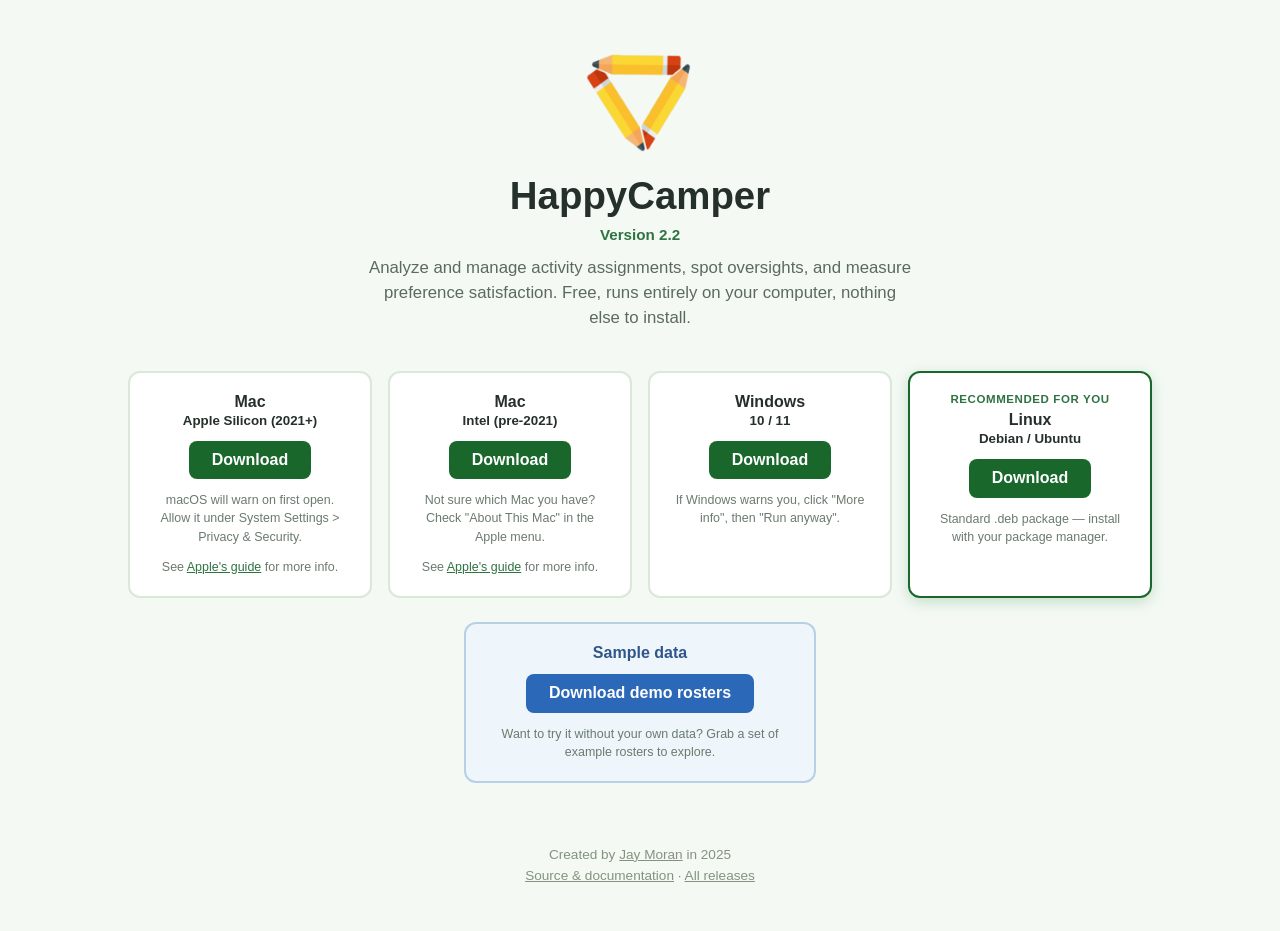
==== docs/index.html @ 193f4a68 "Add download link for zipped sample data, streamline README - Streamline README so as not to intimid" ====
<!DOCTYPE html>
<html lang="en">
<head>
<meta charset="utf-8">
<meta name="viewport" content="width=device-width, initial-scale=1">
<title>HappyCamper — Camp Roster Analysis</title>
<link rel="icon" href="icon.png">
<style>
  /* ====== Personalize colors here ====== */
  :root {
    --accent: #1a672c;        /* button color */
    --accent-dark: #2f7340;   /* button hover */
    --ink: #26302a;           /* main text */
    --paper: #f4f9f4;         /* page background */
    --card: #ffffff;
  }
  * { box-sizing: border-box; margin: 0; }
  body {
    font-family: Verdana, Geneva, sans-serif;
    background: var(--paper); color: var(--ink);
    display: flex; flex-direction: column; align-items: center;
    min-height: 100vh; padding: 3rem 1.25rem; text-align: center;
  }
  img.logo { width: 110px; height: 110px; }
  h1 { font-size: 2.4rem; margin-top: 1rem; }
  p.version { margin-top: .5rem; font-size: .95rem; font-weight: 700; color: var(--accent-dark); }
  p.tagline { max-width: 34rem; margin: 0.75rem auto 2.5rem; font-size: 1.05rem; line-height: 1.5; color: #5c6a5e; }
  .buttons { display: flex; flex-wrap: nowrap; gap: 1rem; justify-content: center; max-width: 64rem; width: 100%; }
  .dl {
    background: var(--card); border: 2px solid #d9e8d9; border-radius: 12px;
    padding: 1.25rem 1.5rem; flex: 1 1 0; min-width: 0; text-align: center;
    transition: transform .1s ease;
  }
  .dl:hover { transform: translateY(-2px); }
  .dl.suggested { border-color: var(--accent); box-shadow: 0 4px 14px rgba(61,145,80,.25); }
  .dl.demo {
    margin-top: 1.5rem; width: 22rem;
    background: #eef5fb; border-color: #b8d0e6;
  }
  .dl.demo h2 { color: #2f568a; }
  .dl.demo a.button { background: #2b68b8; }
  .dl.demo a.button:hover { background: #1f649c; }
  .dl.demo p.note a { color: #2f568a; }
  .dl .badge { display: none; font-size: .72rem; font-weight: 700; letter-spacing: .05em;
    color: var(--accent-dark); text-transform: uppercase; margin-bottom: .4rem; }
  .dl.suggested .badge { display: block; }
  .dl h2 { font-size: 1.0rem; margin-bottom: .75rem; }
  .dl a.button {
    display: inline-block; background: var(--accent); color: #fff; text-decoration: none;
    font-weight: 600; padding: .65rem 1.4rem; border-radius: 8px;
  }
  .dl a.button:hover { background: var(--accent-dark); }
  .dl p.note { font-size: .78rem; color: #6b7a6e; margin-top: .75rem; line-height: 1.45; }
  .dl p.note a { color: var(--accent-dark); }
  footer { margin-top: auto; padding-top: 2rem; font-size: .85rem; color: #84937f; }
  footer a { color: inherit; }
  footer div + div { margin-top: .4rem; }
  footer div + div { margin-top: .4rem; }
</style>
</head>
<body>

  <img class="logo" src="icon.png" alt="HappyCamper logo">
  <h1>HappyCamper</h1>
  <p class="version" id="version">Version 2.2</p> <!-- fallback text; updated automatically from the latest release -->
  <p class="tagline">
    <!-- Personalize this blurb -->
    Analyze and manage activity assignments, spot oversights, and measure preference satisfaction.
    Free, runs entirely on your computer, nothing else to install.
  </p>

  <div class="buttons">
    <div class="dl" id="mac-arm">
      <div class="badge">Recommended for you</div>
      <h2>Mac<br><small>Apple&nbsp;Silicon (2021+)</small></h2>
      <a class="button" href="https://github.com/jaymoran103/happycamper-heart/releases/latest/download/HappyCamper-macos-arm64.dmg">Download</a>
      <p class="note">macOS will warn on first open. Allow it under System Settings > Privacy &amp; Security.</p>
      <p class="note">See <a href="https://support.apple.com/en-us/102445">Apple's guide</a> for more info.</p>
    </div>

    <div class="dl" id="mac-intel">
      <div class="badge">Recommended for you</div>
      <h2>Mac<br><small>Intel (pre-2021)</small></h2>
      <a class="button" href="https://github.com/jaymoran103/happycamper-heart/releases/latest/download/HappyCamper-macos-intel.dmg">Download</a>
      <p class="note">Not sure which Mac you have? Check "About This Mac" in the Apple menu.</p>
      <p class="note">See <a href="https://support.apple.com/en-us/102445">Apple's guide</a> for more info.</p>

    </div>

    <div class="dl" id="windows">
      <div class="badge">Recommended for you</div>
      <h2>Windows<br><small>10 / 11</small></h2>
      <a class="button" href="https://github.com/jaymoran103/happycamper-heart/releases/latest/download/HappyCamper-windows.msi">Download</a>
      <p class="note">If Windows warns you, click "More info", then "Run anyway".</p>
    </div>

    <div class="dl" id="linux">
      <div class="badge">Recommended for you</div>
      <h2>Linux<br><small>Debian / Ubuntu</small></h2>
      <a class="button" href="https://github.com/jaymoran103/happycamper-heart/releases/latest/download/HappyCamper-linux.deb">Download</a>
      <p class="note">Standard .deb package — install with your package manager.</p>
    </div>
  </div>

  <div class="dl demo">
    <h2>Sample data</h2>
    <a class="button" href="https://github.com/jaymoran103/happycamper-heart/releases/latest/download/HappyCamper-demo-data.zip">Download demo rosters</a>
    <p class="note">Want to try it without your own data? Grab a set of example rosters to explore.</p>
  </div>
  <footer>
  </footer>
  <footer>
    <div>Created by <a href="mailto:jaymorandev@gmail.com">Jay Moran</a> in 2025</div>
    <div>
      <a href="https://github.com/jaymoran103/happycamper-heart">Source &amp; documentation</a> &middot;
      <a href="https://github.com/jaymoran103/happycamper-heart/releases">All releases</a>
    </div>
  </footer>

<script>
  // Highlight the visitor's likely platform. Mac arch can't be detected
  // reliably from the browser, so Apple Silicon (the common case) is suggested.
  (function () {
    var p = navigator.platform || "", ua = navigator.userAgent || "";
    var id = /Win/.test(p) ? "windows"
           : /Mac/.test(p) ? "mac-arm"
           : /Linux/.test(p) && !/Android/.test(ua) ? "linux"
           : null;
    if (id) document.getElementById(id).classList.add("suggested");
  })();

  // Show the current version, read live from the latest GitHub release —
  // nothing to update here when a new version ships.
  fetch("https://api.github.com/repos/jaymoran103/happycamper-heart/releases/latest")
    .then(function (r) { return r.json(); })
    .then(function (d) {
      var v = (d.tag_name || "").replace(/^v/, "");
      if (!v) return;
      document.getElementById("version").textContent = "Version " + v;
      document.querySelectorAll(".dl:not(.demo) a.button").forEach(function (a) {
        a.textContent = "Download v" + v;
      });
    })
    .catch(function () {}); // offline / rate-limited: fallback text stays
</script>
</body>
</html>
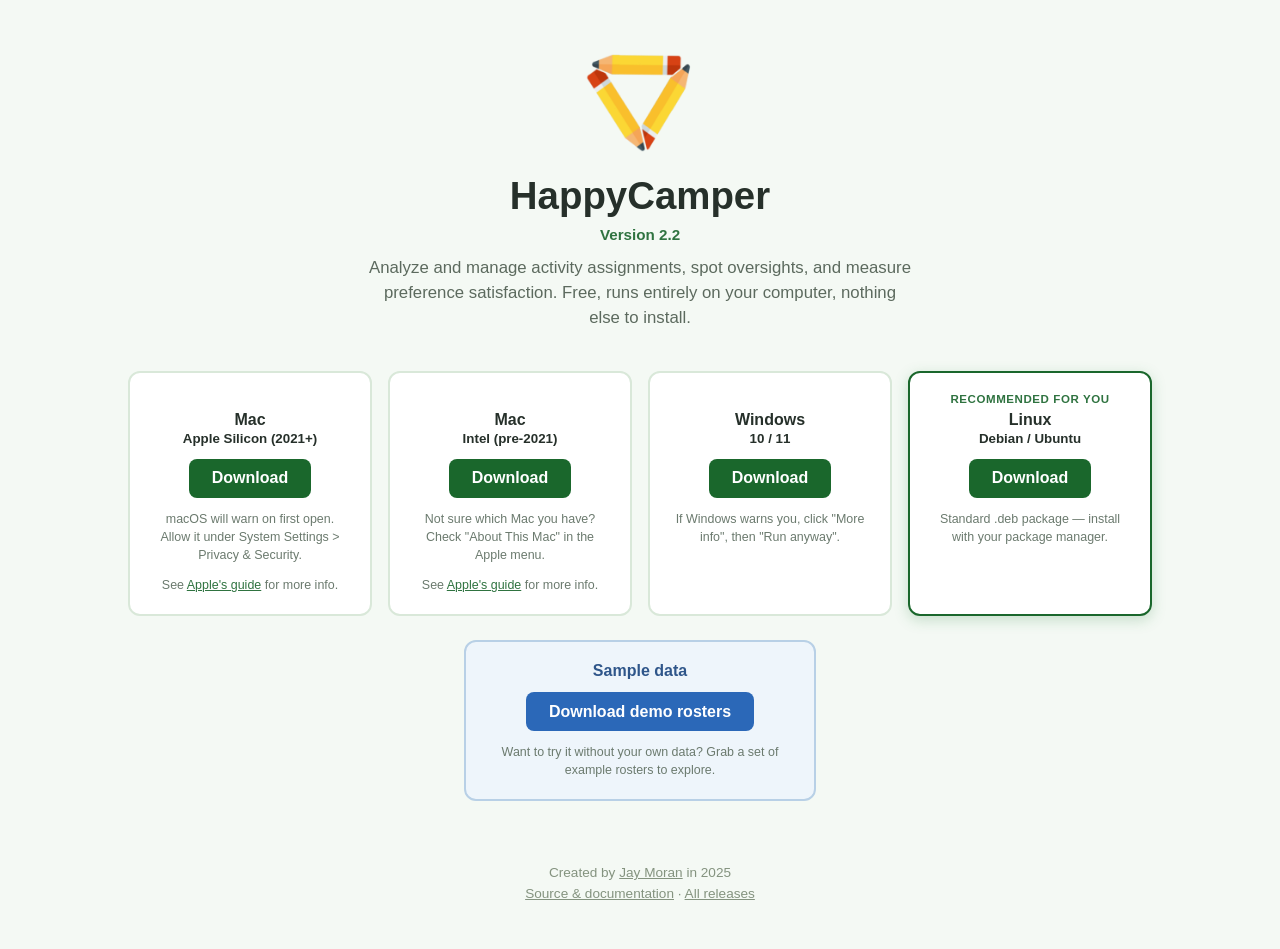
==== commit e06a5f8f: "adjust display cards for more consistent content alignment on downloads page" ====
--- a/docs/index.html
+++ b/docs/index.html
@@ -41,9 +41,9 @@
   .dl.demo a.button { background: #2b68b8; }
   .dl.demo a.button:hover { background: #1f649c; }
   .dl.demo p.note a { color: #2f568a; }
-  .dl .badge { display: none; font-size: .72rem; font-weight: 700; letter-spacing: .05em;
+  .dl .badge { visibility: hidden; font-size: .72rem; font-weight: 700; letter-spacing: .05em;
     color: var(--accent-dark); text-transform: uppercase; margin-bottom: .4rem; }
-  .dl.suggested .badge { display: block; }
+  .dl.suggested .badge { visibility: visible; }
   .dl h2 { font-size: 1.0rem; margin-bottom: .75rem; }
   .dl a.button {
     display: inline-block; background: var(--accent); color: #fff; text-decoration: none;
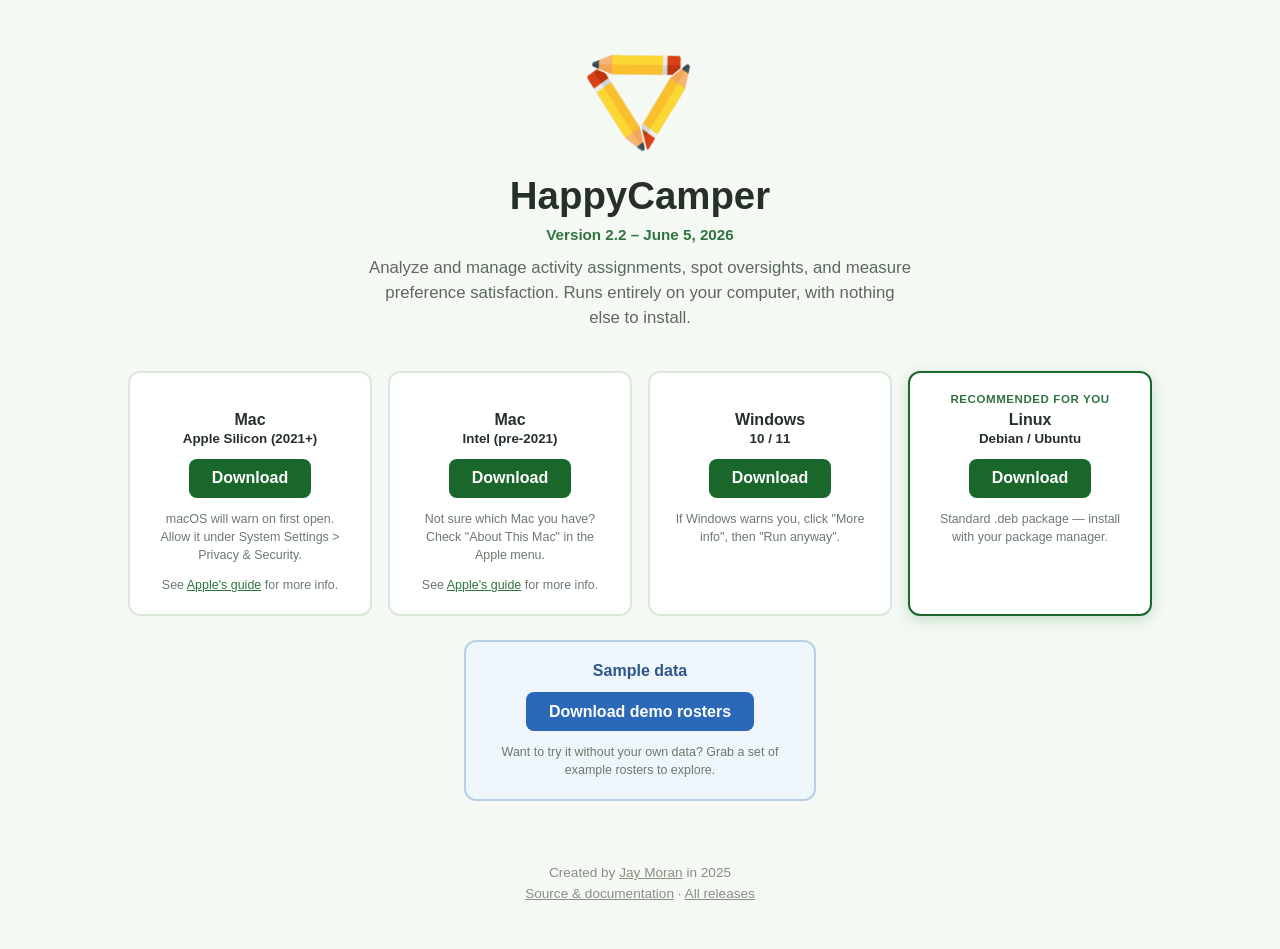
==== commit f8a2d0db: "Bump version to 2.2.3" ====
--- a/docs/index.html
+++ b/docs/index.html
@@ -62,11 +62,11 @@
 
   <img class="logo" src="icon.png" alt="HappyCamper logo">
   <h1>HappyCamper</h1>
-  <p class="version" id="version">Version 2.2</p> <!-- fallback text; updated automatically from the latest release -->
+  <p class="version"><span id="version">Version 2.2</span> &ndash; June 5, 2026</p> <!-- version updated automatically from the latest release -->
   <p class="tagline">
     <!-- Personalize this blurb -->
     Analyze and manage activity assignments, spot oversights, and measure preference satisfaction.
-    Free, runs entirely on your computer, nothing else to install.
+    Runs entirely on your computer, with nothing else to install.
   </p>
 
   <div class="buttons">
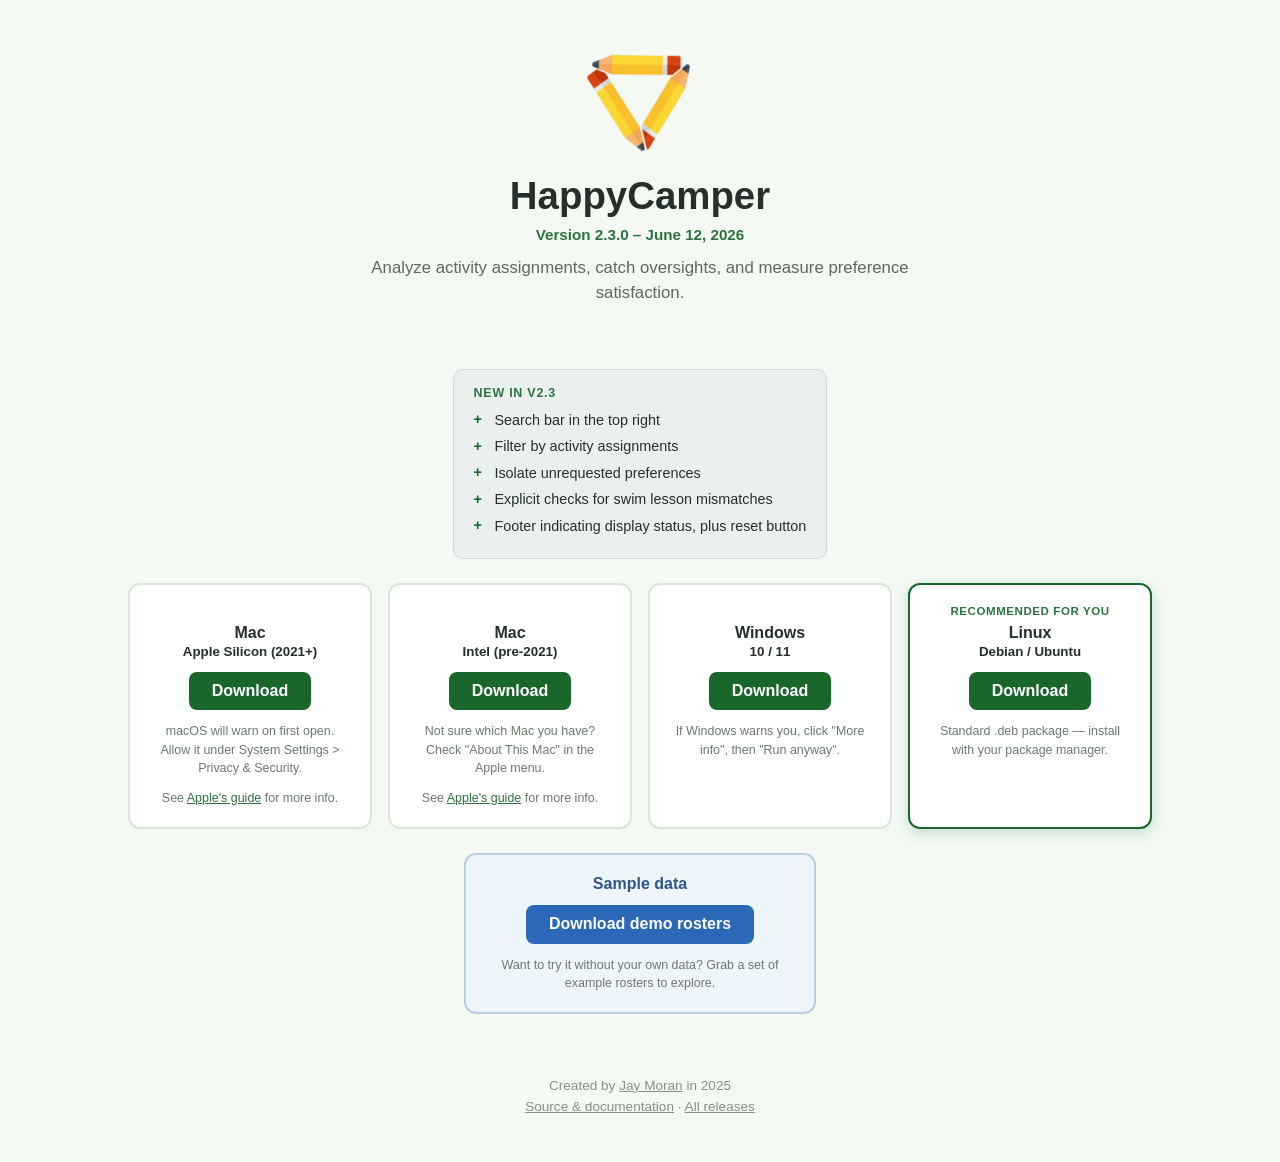
==== commit 49df93f0: "feat(release): update version to 2.3.0 and add new features section to user download page." ====
--- a/docs/index.html
+++ b/docs/index.html
@@ -3,7 +3,7 @@
 <head>
 <meta charset="utf-8">
 <meta name="viewport" content="width=device-width, initial-scale=1">
-<title>HappyCamper — Camp Roster Analysis</title>
+<title>Download HappyCamper</title>
 <link rel="icon" href="icon.png">
 <style>
   /* ====== Personalize colors here ====== */
@@ -52,6 +52,16 @@
   .dl a.button:hover { background: var(--accent-dark); }
   .dl p.note { font-size: .78rem; color: #6b7a6e; margin-top: .75rem; line-height: 1.45; }
   .dl p.note a { color: var(--accent-dark); }
+  .whatsnew { max-width: 32rem; margin: 1.5rem auto; padding: 1rem 1.25rem;
+    background: rgba(47, 86, 138, .05); border: 1px solid rgba(47, 86, 138, .15);
+    border-radius: 10px; text-align: left; }
+  .whatsnew h2 { font-size: .78rem; font-weight: 700; letter-spacing: .06em;
+    text-transform: uppercase; color: var(--accent-dark); margin-bottom: .6rem; }
+  .whatsnew ul { list-style: none; padding: 0; margin: 0; }
+  .whatsnew li { position: relative; padding-left: 1.3rem; margin: .35rem 0;
+    font-size: .9rem; line-height: 1.45; }
+  .whatsnew li::before { content: "+"; position: absolute; left: 0; top: -.05rem;
+    color: var(--accent); font-weight: 700; }
   footer { margin-top: auto; padding-top: 2rem; font-size: .85rem; color: #84937f; }
   footer a { color: inherit; }
   footer div + div { margin-top: .4rem; }
@@ -62,12 +72,22 @@
 
   <img class="logo" src="icon.png" alt="HappyCamper logo">
   <h1>HappyCamper</h1>
-  <p class="version"><span id="version">Version 2.2</span> &ndash; June 5, 2026</p> <!-- version updated automatically from the latest release -->
+  <p class="version"><span id="version">Version 2.3.0</span> &ndash; June 12, 2026</p> <!-- version updated automatically from the latest release -->
   <p class="tagline">
     <!-- Personalize this blurb -->
-    Analyze and manage activity assignments, spot oversights, and measure preference satisfaction.
-    Runs entirely on your computer, with nothing else to install.
+    Analyze activity assignments, catch oversights, and measure preference satisfaction.
   </p>
+
+  <div class="whatsnew">
+    <h2>New in v2.3</h2>
+    <ul>
+      <li>Search bar in the top right</li>
+      <li>Filter by activity assignments</li>
+      <li>Isolate unrequested preferences</li>
+      <li>Explicit checks for swim lesson mismatches</li>
+      <li>Footer indicating display status, plus reset button</li>
+    </ul>
+  </div>
 
   <div class="buttons">
     <div class="dl" id="mac-arm">
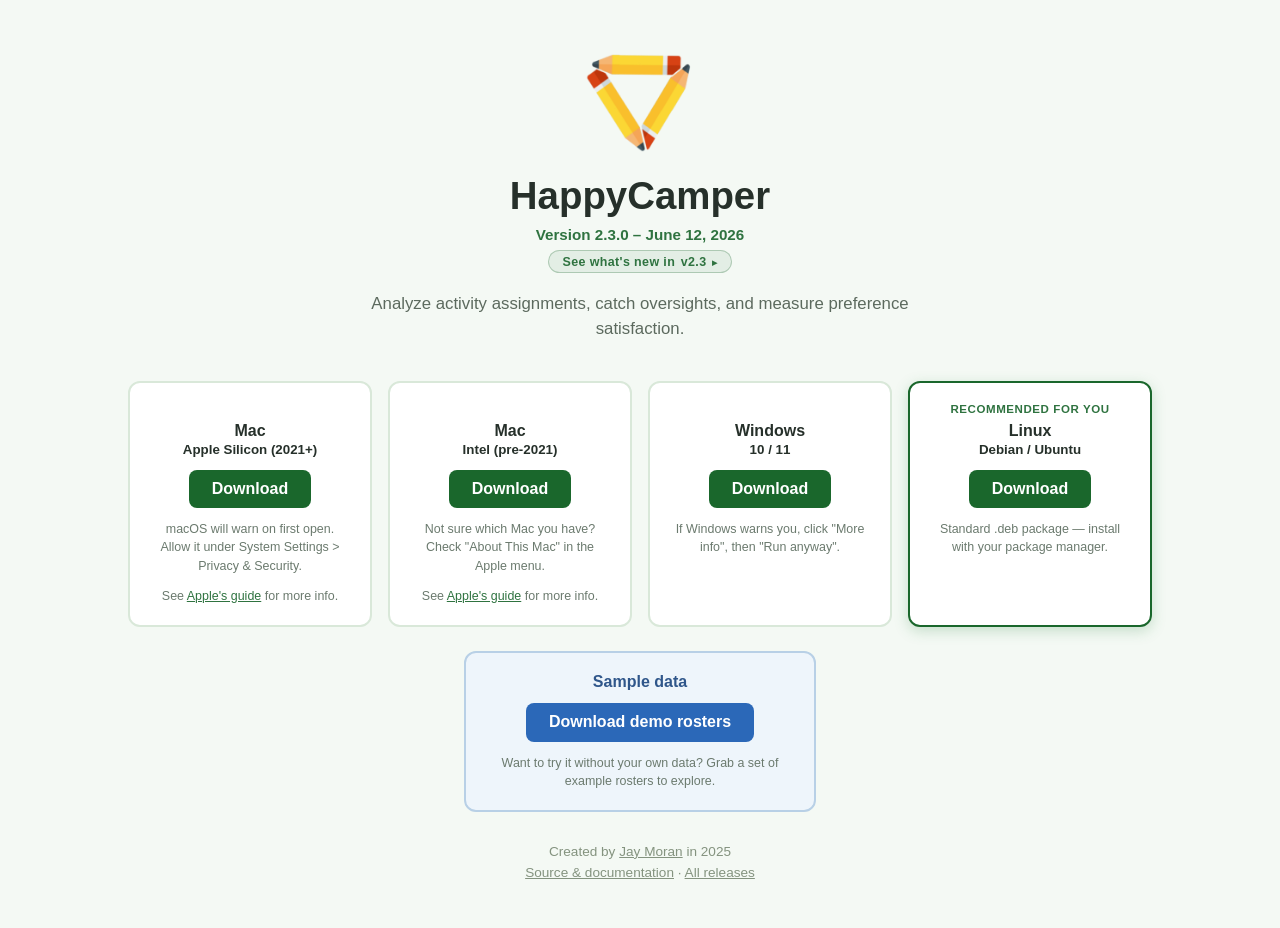
==== commit 3f984905: "feat(distribution): implement dynamic "what's new" section on downloads page, update versioning logi" ====
--- a/docs/index.html
+++ b/docs/index.html
@@ -24,7 +24,7 @@
   img.logo { width: 110px; height: 110px; }
   h1 { font-size: 2.4rem; margin-top: 1rem; }
   p.version { margin-top: .5rem; font-size: .95rem; font-weight: 700; color: var(--accent-dark); }
-  p.tagline { max-width: 34rem; margin: 0.75rem auto 2.5rem; font-size: 1.05rem; line-height: 1.5; color: #5c6a5e; }
+  p.tagline { max-width: 34rem; margin: 1.1rem auto 2.5rem; font-size: 1.05rem; line-height: 1.5; color: #5c6a5e; }
   .buttons { display: flex; flex-wrap: nowrap; gap: 1rem; justify-content: center; max-width: 64rem; width: 100%; }
   .dl {
     background: var(--card); border: 2px solid #d9e8d9; border-radius: 12px;
@@ -52,15 +52,24 @@
   .dl a.button:hover { background: var(--accent-dark); }
   .dl p.note { font-size: .78rem; color: #6b7a6e; margin-top: .75rem; line-height: 1.45; }
   .dl p.note a { color: var(--accent-dark); }
-  .whatsnew { max-width: 32rem; margin: 1.5rem auto; padding: 1rem 1.25rem;
+  details.whatsnew { margin-top: .45rem; }
+  details.whatsnew summary { display: inline-flex; align-items: center; gap: .35rem;
+    font-size: .78rem; font-weight: 700; letter-spacing: .03em;
+    color: var(--accent-dark); background: rgba(47, 115, 64, .08);
+    border: 1px solid rgba(47, 115, 64, .3); border-radius: 999px;
+    padding: .22rem .85rem; cursor: pointer; list-style: none; user-select: none;
+    transition: background .15s, border-color .15s; }
+  details.whatsnew summary:hover { background: rgba(47, 115, 64, .16); border-color: rgba(47, 115, 64, .55); }
+  details.whatsnew summary::-webkit-details-marker { display: none; }
+  details.whatsnew summary::after { content: "▸"; font-size: .65rem; }
+  details[open].whatsnew summary::after { content: "▾"; }
+  details.whatsnew .panel { margin: .5rem auto 0; max-width: 28rem; padding: .9rem 1.1rem;
     background: rgba(47, 86, 138, .05); border: 1px solid rgba(47, 86, 138, .15);
     border-radius: 10px; text-align: left; }
-  .whatsnew h2 { font-size: .78rem; font-weight: 700; letter-spacing: .06em;
-    text-transform: uppercase; color: var(--accent-dark); margin-bottom: .6rem; }
-  .whatsnew ul { list-style: none; padding: 0; margin: 0; }
-  .whatsnew li { position: relative; padding-left: 1.3rem; margin: .35rem 0;
+  details.whatsnew ul { list-style: none; padding: 0; margin: 0; }
+  details.whatsnew li { position: relative; padding-left: 1.3rem; margin: .35rem 0;
     font-size: .9rem; line-height: 1.45; }
-  .whatsnew li::before { content: "+"; position: absolute; left: 0; top: -.05rem;
+  details.whatsnew li::before { content: "+"; position: absolute; left: 0; top: -.05rem;
     color: var(--accent); font-weight: 700; }
   footer { margin-top: auto; padding-top: 2rem; font-size: .85rem; color: #84937f; }
   footer a { color: inherit; }
@@ -73,22 +82,14 @@
   <img class="logo" src="icon.png" alt="HappyCamper logo">
   <h1>HappyCamper</h1>
   <p class="version"><span id="version">Version 2.3.0</span> &ndash; June 12, 2026</p> <!-- version updated automatically from the latest release -->
+  <details class="whatsnew" id="whatsnew">
+    <summary>See what's new in <span id="whatsnew-label"></span></summary>
+    <div class="panel"><ul id="whatsnew-list"></ul></div>
+  </details>
   <p class="tagline">
     <!-- Personalize this blurb -->
     Analyze activity assignments, catch oversights, and measure preference satisfaction.
   </p>
-
-  <div class="whatsnew">
-    <h2>New in v2.3</h2>
-    <ul>
-      <li>Search bar in the top right</li>
-      <li>Filter by activity assignments</li>
-      <li>Isolate unrequested preferences</li>
-      <li>Explicit checks for swim lesson mismatches</li>
-      <li>Footer indicating display status, plus reset button</li>
-    </ul>
-  </div>
-
   <div class="buttons">
     <div class="dl" id="mac-arm">
       <div class="badge">Recommended for you</div>
@@ -128,8 +129,6 @@
     <p class="note">Want to try it without your own data? Grab a set of example rosters to explore.</p>
   </div>
   <footer>
-  </footer>
-  <footer>
     <div>Created by <a href="mailto:jaymorandev@gmail.com">Jay Moran</a> in 2025</div>
     <div>
       <a href="https://github.com/jaymoran103/happycamper-heart">Source &amp; documentation</a> &middot;
@@ -162,6 +161,22 @@
       });
     })
     .catch(function () {}); // offline / rate-limited: fallback text stays
+
+  fetch("whatsnew.json")
+    .then(function (r) { return r.json(); })
+    .then(function (d) {
+      document.getElementById("whatsnew-label").textContent = d.label || "";
+      var list = document.getElementById("whatsnew-list");
+      (d.items || []).forEach(function (text) {
+        var li = document.createElement("li");
+        li.textContent = text;
+        list.appendChild(li);
+      });
+    })
+    .catch(function () {
+      var el = document.getElementById("whatsnew");
+      if (el) el.style.display = "none";
+    });
 </script>
 </body>
 </html>
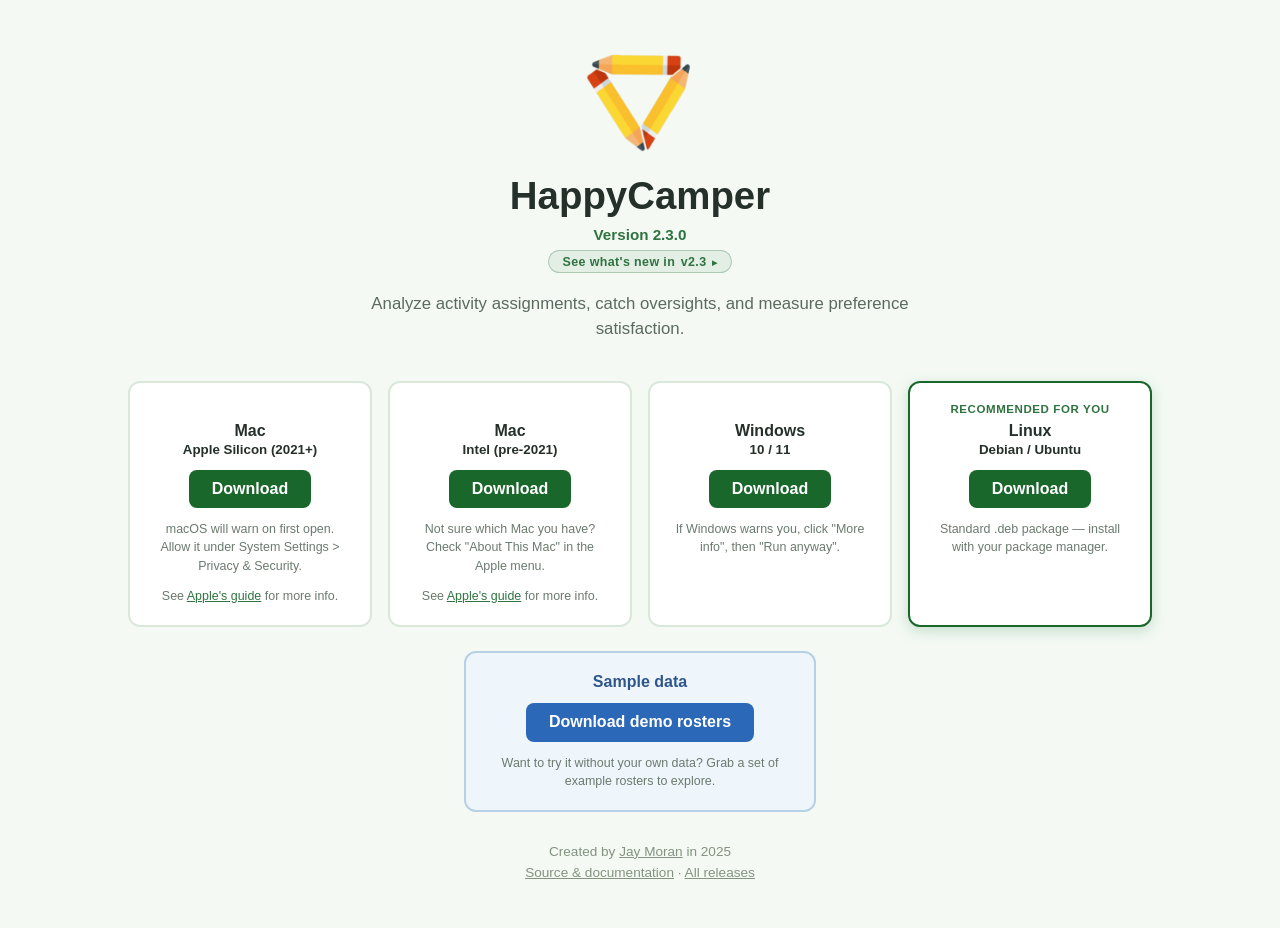
==== commit 83f3d14c: "feat(releases): update release procedure and documentation - update release page to display release " ====
--- a/docs/index.html
+++ b/docs/index.html
@@ -81,7 +81,7 @@
 
   <img class="logo" src="icon.png" alt="HappyCamper logo">
   <h1>HappyCamper</h1>
-  <p class="version"><span id="version">Version 2.3.0</span> &ndash; June 12, 2026</p> <!-- version updated automatically from the latest release -->
+  <p class="version"><span id="version">Version 2.3.0</span><span id="reldate"></span></p> <!-- version + date update automatically from the latest release -->
   <details class="whatsnew" id="whatsnew">
     <summary>See what's new in <span id="whatsnew-label"></span></summary>
     <div class="panel"><ul id="whatsnew-list"></ul></div>
@@ -156,6 +156,12 @@
       var v = (d.tag_name || "").replace(/^v/, "");
       if (!v) return;
       document.getElementById("version").textContent = "Version " + v;
+      if (d.published_at) {
+        var when = new Date(d.published_at).toLocaleDateString("en-US", {
+          year: "numeric", month: "long", day: "numeric", timeZone: "UTC"
+        });
+        document.getElementById("reldate").textContent = " – " + when;
+      }
       document.querySelectorAll(".dl:not(.demo) a.button").forEach(function (a) {
         a.textContent = "Download v" + v;
       });
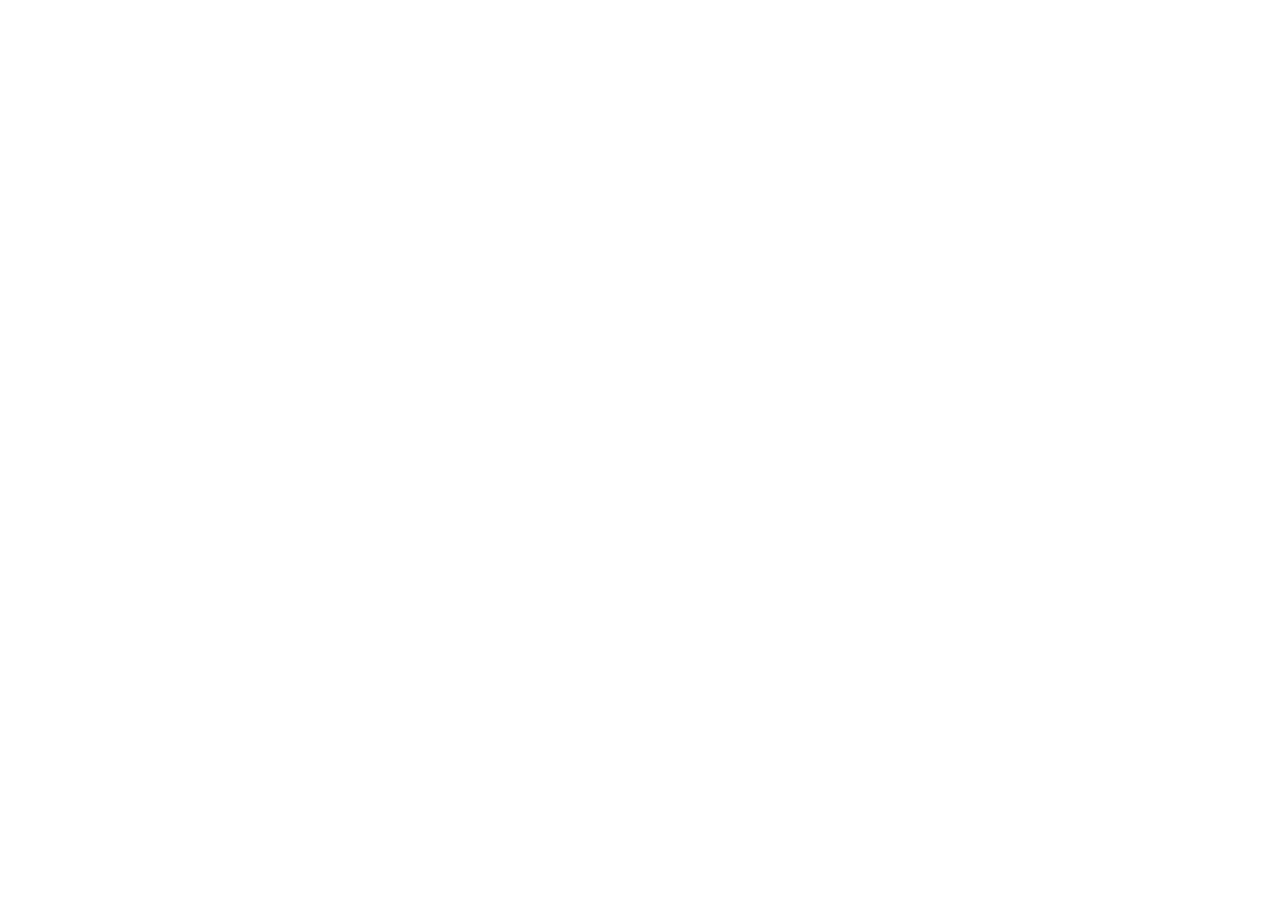
==== commit 40627b63: "feat(docs): redirect the downloads page to the new HappyCamper site The page forwards to jaymoran103" ====
--- a/docs/index.html
+++ b/docs/index.html
@@ -3,186 +3,12 @@
 <head>
 <meta charset="utf-8">
 <meta name="viewport" content="width=device-width, initial-scale=1">
-<title>Download HappyCamper</title>
+<title>HappyCamper has moved</title>
+<meta http-equiv="refresh" content="0; url=https://jaymoran103.github.io/happycamper-demo/">
+<link rel="canonical" href="https://jaymoran103.github.io/happycamper-demo/">
 <link rel="icon" href="icon.png">
-<style>
-  /* ====== Personalize colors here ====== */
-  :root {
-    --accent: #1a672c;        /* button color */
-    --accent-dark: #2f7340;   /* button hover */
-    --ink: #26302a;           /* main text */
-    --paper: #f4f9f4;         /* page background */
-    --card: #ffffff;
-  }
-  * { box-sizing: border-box; margin: 0; }
-  body {
-    font-family: Verdana, Geneva, sans-serif;
-    background: var(--paper); color: var(--ink);
-    display: flex; flex-direction: column; align-items: center;
-    min-height: 100vh; padding: 3rem 1.25rem; text-align: center;
-  }
-  img.logo { width: 110px; height: 110px; }
-  h1 { font-size: 2.4rem; margin-top: 1rem; }
-  p.version { margin-top: .5rem; font-size: .95rem; font-weight: 700; color: var(--accent-dark); }
-  p.tagline { max-width: 34rem; margin: 1.1rem auto 2.5rem; font-size: 1.05rem; line-height: 1.5; color: #5c6a5e; }
-  .buttons { display: flex; flex-wrap: nowrap; gap: 1rem; justify-content: center; max-width: 64rem; width: 100%; }
-  .dl {
-    background: var(--card); border: 2px solid #d9e8d9; border-radius: 12px;
-    padding: 1.25rem 1.5rem; flex: 1 1 0; min-width: 0; text-align: center;
-    transition: transform .1s ease;
-  }
-  .dl:hover { transform: translateY(-2px); }
-  .dl.suggested { border-color: var(--accent); box-shadow: 0 4px 14px rgba(61,145,80,.25); }
-  .dl.demo {
-    margin-top: 1.5rem; width: 22rem;
-    background: #eef5fb; border-color: #b8d0e6;
-  }
-  .dl.demo h2 { color: #2f568a; }
-  .dl.demo a.button { background: #2b68b8; }
-  .dl.demo a.button:hover { background: #1f649c; }
-  .dl.demo p.note a { color: #2f568a; }
-  .dl .badge { visibility: hidden; font-size: .72rem; font-weight: 700; letter-spacing: .05em;
-    color: var(--accent-dark); text-transform: uppercase; margin-bottom: .4rem; }
-  .dl.suggested .badge { visibility: visible; }
-  .dl h2 { font-size: 1.0rem; margin-bottom: .75rem; }
-  .dl a.button {
-    display: inline-block; background: var(--accent); color: #fff; text-decoration: none;
-    font-weight: 600; padding: .65rem 1.4rem; border-radius: 8px;
-  }
-  .dl a.button:hover { background: var(--accent-dark); }
-  .dl p.note { font-size: .78rem; color: #6b7a6e; margin-top: .75rem; line-height: 1.45; }
-  .dl p.note a { color: var(--accent-dark); }
-  details.whatsnew { margin-top: .45rem; }
-  details.whatsnew summary { display: inline-flex; align-items: center; gap: .35rem;
-    font-size: .78rem; font-weight: 700; letter-spacing: .03em;
-    color: var(--accent-dark); background: rgba(47, 115, 64, .08);
-    border: 1px solid rgba(47, 115, 64, .3); border-radius: 999px;
-    padding: .22rem .85rem; cursor: pointer; list-style: none; user-select: none;
-    transition: background .15s, border-color .15s; }
-  details.whatsnew summary:hover { background: rgba(47, 115, 64, .16); border-color: rgba(47, 115, 64, .55); }
-  details.whatsnew summary::-webkit-details-marker { display: none; }
-  details.whatsnew summary::after { content: "▸"; font-size: .65rem; }
-  details[open].whatsnew summary::after { content: "▾"; }
-  details.whatsnew .panel { margin: .5rem auto 0; max-width: 28rem; padding: .9rem 1.1rem;
-    background: rgba(47, 86, 138, .05); border: 1px solid rgba(47, 86, 138, .15);
-    border-radius: 10px; text-align: left; }
-  details.whatsnew ul { list-style: none; padding: 0; margin: 0; }
-  details.whatsnew li { position: relative; padding-left: 1.3rem; margin: .35rem 0;
-    font-size: .9rem; line-height: 1.45; }
-  details.whatsnew li::before { content: "+"; position: absolute; left: 0; top: -.05rem;
-    color: var(--accent); font-weight: 700; }
-  footer { margin-top: auto; padding-top: 2rem; font-size: .85rem; color: #84937f; }
-  footer a { color: inherit; }
-  footer div + div { margin-top: .4rem; }
-  footer div + div { margin-top: .4rem; }
-</style>
 </head>
-<body>
-
-  <img class="logo" src="icon.png" alt="HappyCamper logo">
-  <h1>HappyCamper</h1>
-  <p class="version"><span id="version">Version 2.3.0</span><span id="reldate"></span></p> <!-- version + date update automatically from the latest release -->
-  <details class="whatsnew" id="whatsnew">
-    <summary>See what's new in <span id="whatsnew-label"></span></summary>
-    <div class="panel"><ul id="whatsnew-list"></ul></div>
-  </details>
-  <p class="tagline">
-    <!-- Personalize this blurb -->
-    Analyze activity assignments, catch oversights, and measure preference satisfaction.
-  </p>
-  <div class="buttons">
-    <div class="dl" id="mac-arm">
-      <div class="badge">Recommended for you</div>
-      <h2>Mac<br><small>Apple&nbsp;Silicon (2021+)</small></h2>
-      <a class="button" href="https://github.com/jaymoran103/happycamper-heart/releases/latest/download/HappyCamper-macos-arm64.dmg">Download</a>
-      <p class="note">macOS will warn on first open. Allow it under System Settings > Privacy &amp; Security.</p>
-      <p class="note">See <a href="https://support.apple.com/en-us/102445">Apple's guide</a> for more info.</p>
-    </div>
-
-    <div class="dl" id="mac-intel">
-      <div class="badge">Recommended for you</div>
-      <h2>Mac<br><small>Intel (pre-2021)</small></h2>
-      <a class="button" href="https://github.com/jaymoran103/happycamper-heart/releases/latest/download/HappyCamper-macos-intel.dmg">Download</a>
-      <p class="note">Not sure which Mac you have? Check "About This Mac" in the Apple menu.</p>
-      <p class="note">See <a href="https://support.apple.com/en-us/102445">Apple's guide</a> for more info.</p>
-
-    </div>
-
-    <div class="dl" id="windows">
-      <div class="badge">Recommended for you</div>
-      <h2>Windows<br><small>10 / 11</small></h2>
-      <a class="button" href="https://github.com/jaymoran103/happycamper-heart/releases/latest/download/HappyCamper-windows.msi">Download</a>
-      <p class="note">If Windows warns you, click "More info", then "Run anyway".</p>
-    </div>
-
-    <div class="dl" id="linux">
-      <div class="badge">Recommended for you</div>
-      <h2>Linux<br><small>Debian / Ubuntu</small></h2>
-      <a class="button" href="https://github.com/jaymoran103/happycamper-heart/releases/latest/download/HappyCamper-linux.deb">Download</a>
-      <p class="note">Standard .deb package — install with your package manager.</p>
-    </div>
-  </div>
-
-  <div class="dl demo">
-    <h2>Sample data</h2>
-    <a class="button" href="https://github.com/jaymoran103/happycamper-heart/releases/latest/download/HappyCamper-demo-data.zip">Download demo rosters</a>
-    <p class="note">Want to try it without your own data? Grab a set of example rosters to explore.</p>
-  </div>
-  <footer>
-    <div>Created by <a href="mailto:jaymorandev@gmail.com">Jay Moran</a> in 2025</div>
-    <div>
-      <a href="https://github.com/jaymoran103/happycamper-heart">Source &amp; documentation</a> &middot;
-      <a href="https://github.com/jaymoran103/happycamper-heart/releases">All releases</a>
-    </div>
-  </footer>
-
-<script>
-  // Highlight the visitor's likely platform. Mac arch can't be detected
-  // reliably from the browser, so Apple Silicon (the common case) is suggested.
-  (function () {
-    var p = navigator.platform || "", ua = navigator.userAgent || "";
-    var id = /Win/.test(p) ? "windows"
-           : /Mac/.test(p) ? "mac-arm"
-           : /Linux/.test(p) && !/Android/.test(ua) ? "linux"
-           : null;
-    if (id) document.getElementById(id).classList.add("suggested");
-  })();
-
-  // Show the current version, read live from the latest GitHub release —
-  // nothing to update here when a new version ships.
-  fetch("https://api.github.com/repos/jaymoran103/happycamper-heart/releases/latest")
-    .then(function (r) { return r.json(); })
-    .then(function (d) {
-      var v = (d.tag_name || "").replace(/^v/, "");
-      if (!v) return;
-      document.getElementById("version").textContent = "Version " + v;
-      if (d.published_at) {
-        var when = new Date(d.published_at).toLocaleDateString("en-US", {
-          year: "numeric", month: "long", day: "numeric", timeZone: "UTC"
-        });
-        document.getElementById("reldate").textContent = " – " + when;
-      }
-      document.querySelectorAll(".dl:not(.demo) a.button").forEach(function (a) {
-        a.textContent = "Download v" + v;
-      });
-    })
-    .catch(function () {}); // offline / rate-limited: fallback text stays
-
-  fetch("whatsnew.json")
-    .then(function (r) { return r.json(); })
-    .then(function (d) {
-      document.getElementById("whatsnew-label").textContent = d.label || "";
-      var list = document.getElementById("whatsnew-list");
-      (d.items || []).forEach(function (text) {
-        var li = document.createElement("li");
-        li.textContent = text;
-        list.appendChild(li);
-      });
-    })
-    .catch(function () {
-      var el = document.getElementById("whatsnew");
-      if (el) el.style.display = "none";
-    });
-</script>
+<body style="font-family: Verdana, Geneva, sans-serif; background: #cfe3c9; color: #26302a; text-align: center; padding: 3rem 1.25rem;">
+<p>The downloads page has moved to <a href="https://jaymoran103.github.io/happycamper-demo/" style="color: #2f7340;">this site</a>, with better info and demos.</p>
 </body>
 </html>
